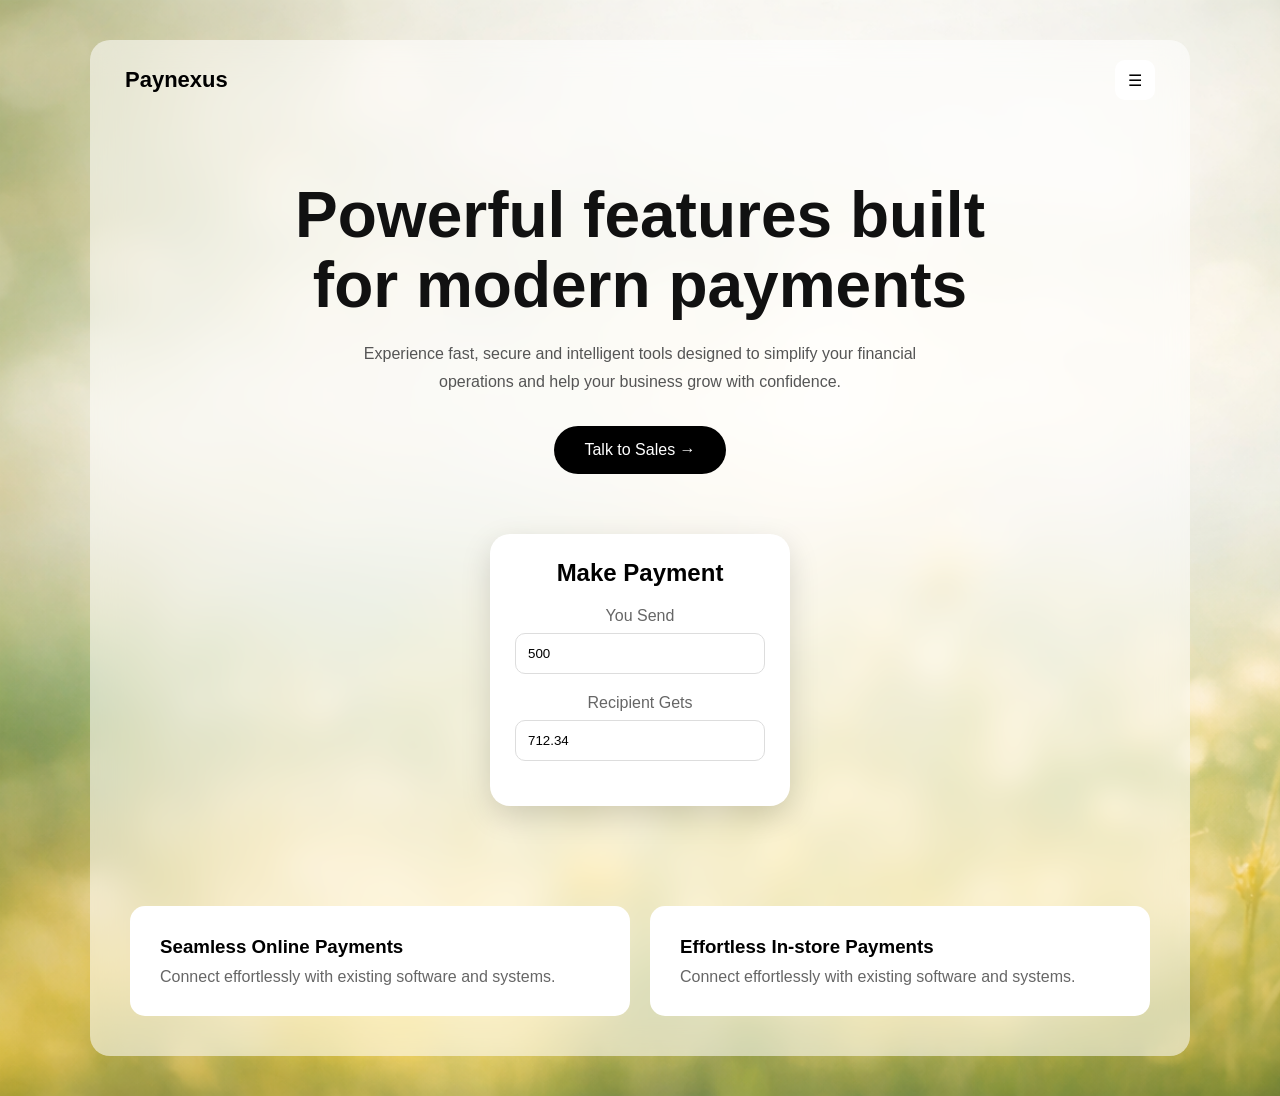
==== website.html @ 46f947a1 "first commit" ====
<!DOCTYPE html>
<html lang="en">
<head>
    <meta charset="UTF-8">
    <meta name="viewport" content="width=device-width, initial-scale=1.0">
    <title>Paynexus</title>
    <link rel="stylesheet" href="style.css">
</head>
<body>

<div class="container">

    <nav>
        <div class="logo">Paynexus</div>

        <div class="menu">
            ☰
        </div>
    </nav>

    <section class="hero">

        <h1>
            Powerful features built <br>
            for modern payments
        </h1>

        <p>
            Experience fast, secure and intelligent tools designed
            to simplify your financial operations and help your
            business grow with confidence.
        </p>

        <button>
            Talk to Sales →
        </button>

        <div class="payment-card">

            <h2>Make Payment</h2>

            <div class="amount">
                <label>You Send</label>
                <input type="text" value="500">
            </div>

            <div class="amount">
                <label>Recipient Gets</label>
                <input type="text" value="712.34">
            </div>

        </div>

    </section>

    <section class="features">

        <div class="feature">
            <h3>Seamless Online Payments</h3>
            <p>Connect effortlessly with existing software and systems.</p>
        </div>

        <div class="feature">
            <h3>Effortless In-store Payments</h3>
            <p>Connect effortlessly with existing software and systems.</p>
        </div>

    </section>

</div>

</body>
</html>
---- style.css ----
*{
    margin:0;
    padding:0;
    box-sizing:border-box;
    font-family:Arial, Helvetica, sans-serif;
}

body{
    min-height:100vh;

    background-image:url("./image/Copilot_20260606_115912.png");
    background-size:cover;
    background-position:center;

    display:flex;
    justify-content:center;
    align-items:center;

    padding:40px;
}

.container{

    width:1100px;
    min-height:850px;

    background:rgba(255,255,255,0.55);

    backdrop-filter:blur(15px);

    border-radius:20px;

    overflow:hidden;
}

nav{
    display:flex;
    justify-content:space-between;
    align-items:center;

    padding:20px 35px;
}

.logo{
    font-size:22px;
    font-weight:bold;
}

.menu{
    width:40px;
    height:40px;

    background:white;

    border-radius:10px;

    display:flex;
    justify-content:center;
    align-items:center;

    cursor:pointer;
}

.hero{
    text-align:center;

    padding-top:60px;
}

.hero h1{

    font-size:64px;
    line-height:70px;

    font-weight:700;

    color:#111;

    margin-bottom:20px;
}

.hero p{

    width:600px;

    margin:auto;

    color:#555;

    line-height:28px;
}

button{

    margin-top:30px;

    border:none;

    background:black;

    color:white;

    padding:15px 30px;

    border-radius:30px;

    cursor:pointer;

    font-size:16px;
}

.payment-card{

    width:300px;

    background:white;

    margin:60px auto;

    padding:25px;

    border-radius:20px;

    box-shadow:0 10px 30px rgba(0,0,0,0.15);
}

.payment-card h2{

    margin-bottom:20px;
}

.amount{

    margin-bottom:20px;
}

.amount label{

    display:block;

    margin-bottom:8px;

    color:#666;
}

.amount input{

    width:100%;

    padding:12px;

    border:1px solid #ddd;

    border-radius:10px;
}

.features{

    display:grid;

    grid-template-columns:1fr 1fr;

    gap:20px;

    padding:40px;
}

.feature{

    background:white;

    padding:30px;

    border-radius:15px;
}

.feature h3{

    margin-bottom:10px;
}

.feature p{

    color:#666;
}
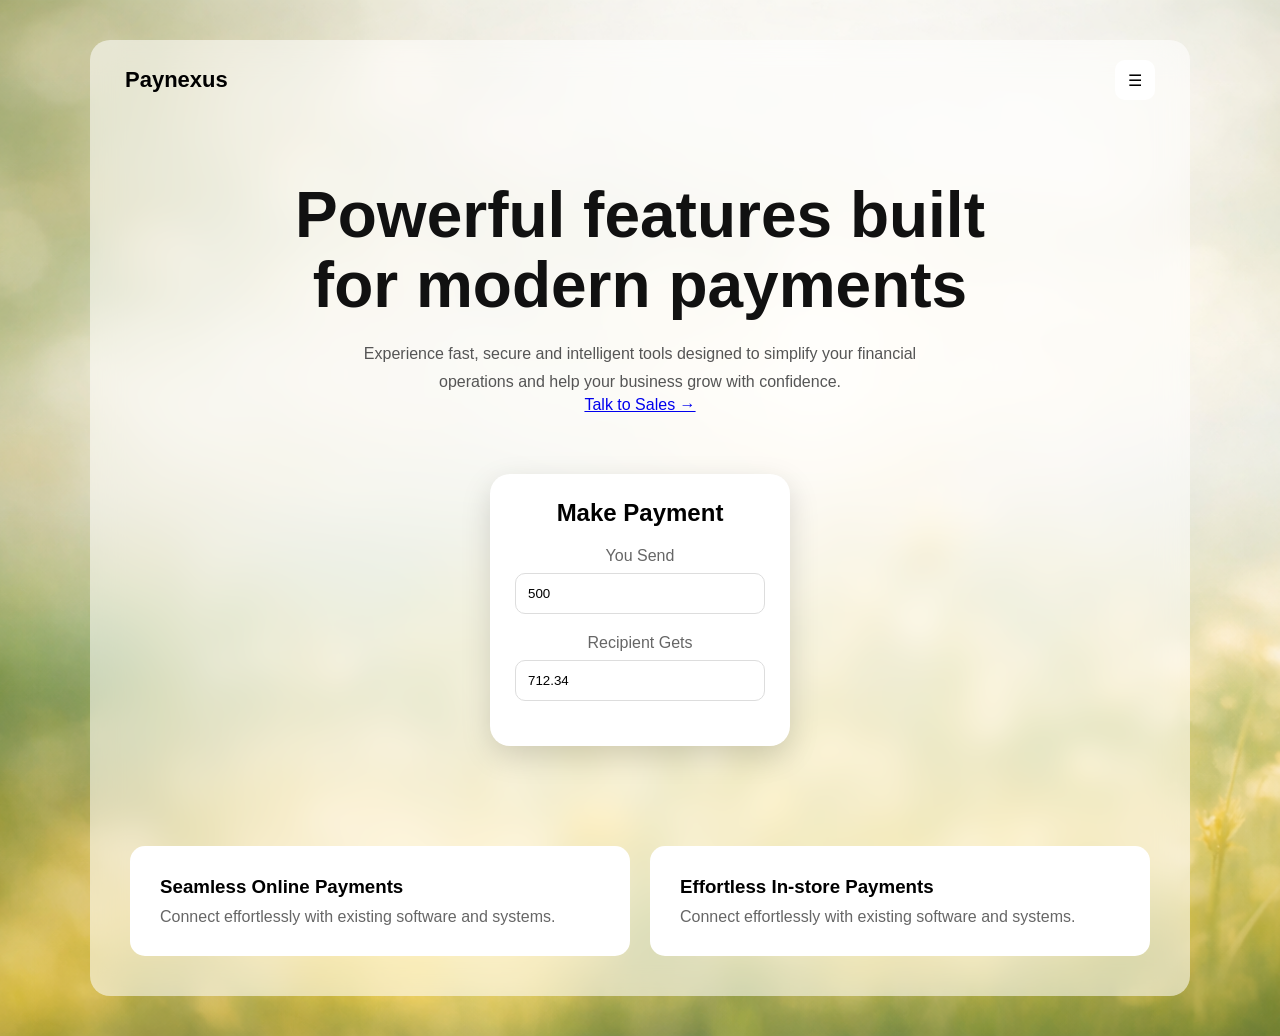
==== commit 390fc4d4: "portfolio" ====
--- a/website.html
+++ b/website.html
@@ -31,9 +31,9 @@
             business grow with confidence.
         </p>
 
-        <button>
+        <a href="./Explore.html"><button">
             Talk to Sales →
-        </button>
+        </button></a>
 
         <div class="payment-card">
 
--- a/style.css
+++ b/style.css
@@ -107,6 +107,8 @@
     cursor:pointer;
 
     font-size:16px;
+
+    
 }
 
 .payment-card{
@@ -182,4 +184,9 @@
 .feature p{
 
     color:#666;
-}+}
+.talk-to-sales button:hover{
+    background:#ff0000;
+    color:#fff;
+}
+
